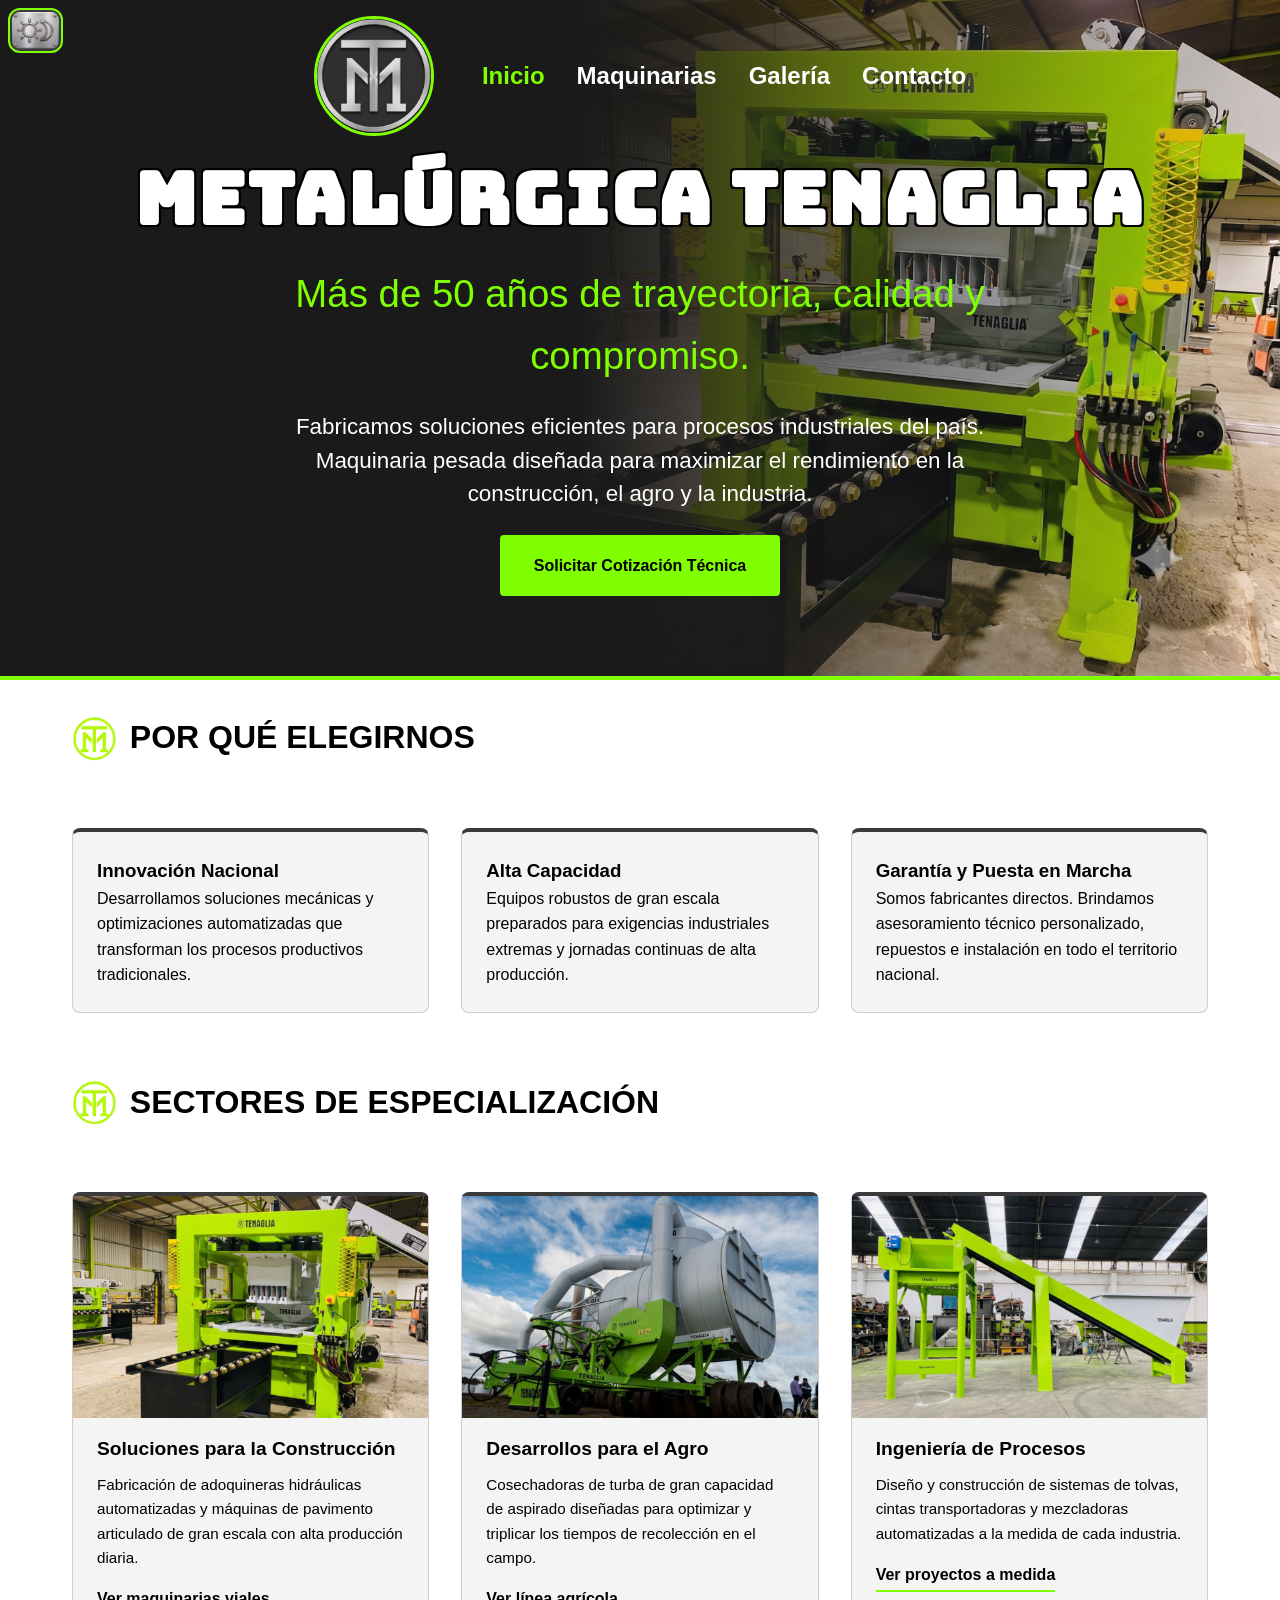
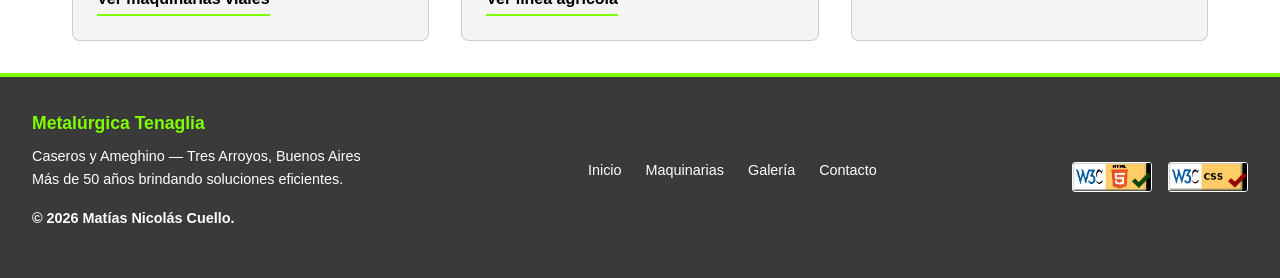
==== V2/index.html @ c3872586 "Nueva carpeta V2 con diseño ajustado" ====
<!DOCTYPE html>
<html lang="es">
<head>

    <!-- Codificación que permite utilizar caracteres especiales -->
    <meta charset="utf-8">

    <!-- Configuración de visualización adaptable para dispositivos móviles -->
    <meta name="viewport" content="width=device-width, initial-scale=1.0">

    <!-- Título que aparece en la pestaña del navegador -->
    <title>Metalúrgica Tenaglia | Maquinaria Industrial y Pesada</title>

    <!-- Resumen del contenido que los buscadores mostrarán en sus resultados -->
    <meta name="description" content="Más de 50 años fabricando maquinarias eficientes para la construcción, el agro y la industria en Argentina. Fabricantes directos de adoquineras automáticas y cosechadoras.">

    <!-- Palabras clave relacionadas con la temática del sitio -->
    <meta name="keywords" content="Programación, CSS Grid, Flexbox, Bahía Blanca, UPSO, Metalúrgica Tenaglia, Maquinaria Industrial">

    <!-- Autor del documento -->
    <meta name="author" content="Matías Cuello">

    <!-- Indica a los rastreadores si deben indexar la página y seguir los enlaces -->
    <meta name="robots" content="index, follow">

    <!-- Importamos estilos de letra --> 
    <link rel="preconnect" href="https://fonts.googleapis.com">
    <link rel="preconnect" href="https://fonts.gstatic.com" crossorigin>
    <link href="https://fonts.googleapis.com/css2?family=Bungee&display=swap" rel="stylesheet">

    <!-- Vinculación de la hoja de estilos externa -->
    <link rel="stylesheet" href="css/estilos5.css">

    <!-- Vinculación del archivo JavaScript encargado de la interacción del sitio -->
    <script src="js/script.js" defer></script>

</head>

<body class="layout-macro" id="inicio">

    <!-- Cabecera principal del sitio -->
    <header class="cabecera" id="cabecera-principal">

        <!-- Logotipo que permite regresar al inicio del sitio -->
        <a href="index.html#inicio" class="marca">
            <img src="img/LogoGrandeMTF.jpg" alt="Logo Metalúrgica Tenaglia" class="logo-img">
        </a>

        <!-- Menú principal de navegación -->
        <nav class="navegacion-principal" aria-label="Navegación principal">

            <!-- Lista de accesos a las principales secciones del sitio -->
            <ul>
                <li><a href="index.html#inicio" class="activo">Inicio</a></li>
                <li><a href="maquinarias.html">Maquinarias</a></li>
                <li><a href="galeria.html">Galería</a></li>
                <li><a href="contacto.html">Contacto</a></li>
            </ul>

        </nav>

        <!-- Botón destinado al cambio entre modo claro y oscuro -->
        <button class="boton-tema" onclick="cambiarTema()" title="Cambiar Día/Noche">
            <img src="img/boton1.png" alt="Modo Día/Noche">
        </button>

    </header>

    <!-- Banner principal de presentación de la empresa -->
    <section class="banner-hero" id="banner-principal">

        <!-- Nombre comercial de la empresa -->
        <h1 class="titulo-principal">METALÚRGICA TENAGLIA</h1>

        <!-- Mensaje destacado que resume la trayectoria de la empresa -->
        <h2 class="subtitulo-hero">Más de 50 años de trayectoria, calidad y compromiso.</h2>

        <!-- Descripción principal de la actividad de la empresa -->
        <p>Fabricamos soluciones eficientes para procesos industriales del país. Maquinaria pesada diseñada para maximizar el rendimiento en la construcción, el agro y la industria.</p>

        <!-- Botón de acceso al formulario de contacto -->
        <a href="contacto.html" class="boton-accion">Solicitar Cotización Técnica</a>

    </section>

    <!-- Contenido principal de la página -->
    <main class="contenido-home">

        <!-- Sección que presenta los principales pilares de la empresa -->
        <section class="propuesta-valor" aria-labelledby="titulo-propuesta">

            <!-- Encabezado de la sección con el logotipo institucional y el título -->
            <header class="encabezado-grilla">

                <!-- Isotipo decorativo de la empresa -->
                <figure class="viñeta-logo">
                    <img src="img/LogoVerdeFluor.png" alt="Símbolo Tenaglia">
                </figure>

                <!-- Título de la sección -->
                <h2 class="titulo-seccion" id="titulo-propuesta">Por qué elegirnos</h2>

            </header>

            <!-- Tarjeta correspondiente al primer pilar empresarial -->
            <article class="pilar-card" id="pilar-1">
                <h3>Innovación Nacional</h3>
                <p>Desarrollamos soluciones mecánicas y optimizaciones automatizadas que transforman los procesos productivos tradicionales.</p>
            </article>

            <!-- Tarjeta correspondiente al segundo pilar empresarial -->
            <article class="pilar-card" id="pilar-2">
                <h3>Alta Capacidad</h3>
                <p>Equipos robustos de gran escala preparados para exigencias industriales extremas y jornadas continuas de alta producción.</p>
            </article>

            <!-- Tarjeta correspondiente al tercer pilar empresarial -->
            <article class="pilar-card" id="pilar-3">
                <h3>Garantía y Puesta en Marcha</h3>
                <p>Somos fabricantes directos. Brindamos asesoramiento técnico personalizado, repuestos e instalación en todo el territorio nacional.</p>
            </article>

        </section>
        
        <!-- Sección que agrupa las principales áreas de especialización de la empresa -->
        <section class="sectores-industriales" aria-labelledby="titulo-sectores">

            <!-- Encabezado de la sección con el logotipo institucional y el título -->
            <header class="encabezado-grilla">

                <!-- Isotipo decorativo de la empresa -->
                <figure class="viñeta-logo">
                    <img src="img/LogoVerdeFluor.png" alt="Símbolo Tenaglia">
                </figure>

                <!-- Título de la sección -->
                <h2 class="titulo-seccion" id="titulo-sectores">Sectores de Especialización</h2>

            </header>

            <!-- Tarjeta correspondiente al sector de la construcción -->
            <article class="tarjeta-sector" id="sector-1">

                <!-- Imagen representativa de la maquinaria para la construcción -->
                <figure>
                    <img src="img/Bloquera.jpg" alt="Línea de producción de bloqueras hidráulicas automatizadas Tenaglia" class="imagen-adaptable">
                </figure>

                <h3>Soluciones para la Construcción</h3>
                <p>Fabricación de adoquineras hidráulicas automatizadas y máquinas de pavimento articulado de gran escala con alta producción diaria.</p>
                <a href="maquinarias.html#construccion" class="enlace-tarjeta">Ver maquinarias viales</a>
            </article>

            <!-- Tarjeta correspondiente al sector agropecuario -->
            <article class="tarjeta-sector" id="sector-2">

                <!-- Imagen representativa de maquinaria agrícola -->
                <figure>
                    <img src="img/Cosechadora.jpg" alt="Cosechadora de turba autopropulsada de gran capacidad" class="imagen-adaptable">
                </figure>

                <h3>Desarrollos para el Agro</h3>
                <p>Cosechadoras de turba de gran capacidad de aspirado diseñadas para optimizar y triplicar los tiempos de recolección en el campo.</p>
                <a href="maquinarias.html#agro" class="enlace-tarjeta">Ver línea agrícola</a>
            </article>

            <!-- Tarjeta correspondiente al sector de ingeniería de procesos -->
            <article class="tarjeta-sector" id="sector-3">

                <!-- Imagen representativa de un sistema automatizado para procesos industriales -->
                <figure>
                    <img src="img/Automatización.jpg" alt="Desgarradora de bolsas para planta de reciclado" class="imagen-adaptable">
                </figure>

                <h3>Ingeniería de Procesos</h3>
                <p>Diseño y construcción de sistemas de tolvas, cintas transportadoras y mezcladoras automatizadas a la medida de cada industria.</p>
                <a href="maquinarias.html#procesos" class="enlace-tarjeta">Ver proyectos a medida</a>
            </article>

        </section>

    </main>

    <!-- Pie de página del sitio -->
    <footer class="pie-pagina" id="pie-principal">

        <!-- Información institucional de la empresa -->
        <section class="info-empresa">
            <h3>Metalúrgica Tenaglia</h3>
            <p>Caseros y Ameghino — Tres Arroyos, Buenos Aires</p>
            <p>Más de 50 años brindando soluciones eficientes.</p>
            <p class="firma-autor">&copy; 2026 Matías Nicolás Cuello.</p>
        </section>

        <!-- Menú secundario de navegación -->
        <nav class="navegacion-secundaria" aria-label="Navegación del pie de página">

            <!-- Lista de accesos rápidos del pie de página -->
            <ul>
                <li><a href="index.html#inicio">Inicio</a></li>
                <li><a href="maquinarias.html">Maquinarias</a></li>
                <li><a href="galeria.html">Galería</a></li>
                <li><a href="contacto.html">Contacto</a></li>
            </ul>

        </nav>

        <!-- Indicadores visuales de validación del código -->
        <div class="certificaciones-w3c">
            <img src="img/HTML5_Valido.jpg" alt="Certificación W3C HTML5 Válido" class="badge-w3c">
            <img src="img/CSS_Valido.jpg" alt="Certificación W3C CSS3 Válido" class="badge-w3c">
        </div>

    </footer>

</body>
</html>
---- V2/css/estilos5.css ----
/*==========================================================================
   1. VARIABLES CSS 
   ========================================================================== */
/* Declaración de las variables globales utilizadas para mantener la identidad visual del sitio */
:root {
    --color-primario: #7FFF00;
    --color-secundario: #3A3A3A;        
    --color-fondo-base: #FFFFFF;        
    --color-fondo-tarjeta: #F4F4F4;     
    --color-texto-principal: #000000;  
    --color-borde: #CCCCCC;
    --color-contraste-oscuro: #000000;  
}

/* ==========================================================================
   2. ESTRUCTURA MACRO 
   ========================================================================== */
/* Reseteamos márgenes y blindamos el tamaño de todas las etiquetas estructurales 
   que usamos en la maqueta */
html, body, header, nav, main, section, article, aside, footer, div, h1, h2, h3, h4, h5, h6, p, ul, li, figure, figcaption, form, fieldset, legend, input, textarea, button, a, span, img { 
    margin: 0;
    padding: 0; 
    box-sizing: border-box; 
}

/* Candado global obligatorio en móviles para erradicar una posible franja blanca */
html, body {
    max-width: 100vw;
    overflow-x: hidden;
}

/* Configuración general aplicada al cuerpo principal del documento */
body {
    font-family: "Arial", "Helvetica", sans-serif;
    background-color: var(--color-fondo-base);
    color: var(--color-texto-principal);
    line-height: 1.6;
    display: grid;
    grid-template-areas:
        "cabecera"
        "banner"
        "cuerpo"
        "pie";
    grid-template-columns: 1fr;
    grid-template-rows: auto auto 1fr auto;
    min-height: 100vh;
}

/* Configuración adaptable aplicada a todas las imágenes del sitio */
img {
    max-width: 100%;
    height: auto;
    display: block;
}

/* ==========================================================================
   3. CLASES DE UTILIDAD 
   ========================================================================== */
/* Estilo aplicado a la firma del autor ubicada en el pie de página */
.firma-autor { 
    margin-top: 1rem;
    font-weight: bold; 
    color: var(--color-primario); 
}

/* ==========================================================================
   4. CABECERA INSTITUCIONAL (Global para todo el sitio)
   ========================================================================== */
/* Menñu flotante y transparente en absolutamente todas las páginas */
.cabecera {
    grid-area: cabecera;
    background-color: transparent; 
    color: var(--color-fondo-base);
    padding: 1rem 2rem;
    display: flex;
    justify-content: center;
    align-items: center;           
    position: absolute; 
    top: 0;
    left: 0;
    width: 100%;
    z-index: 999;
    border: none;
}

/* Configuración visual aplicada al logotipo principal de la empresa */
.logo-img {
    height: 120px;                                   
    width: auto;
    display: block;
    border-radius: 50%;             
    border: 3px solid var(--color-primario); 
    background-color: var(--color-fondo-base);
    transition-property: transform;
    transition-duration: 0.3s;
    margin-right: 3rem;
}

/* Efecto visual aplicado al logotipo al posicionar el cursor sobre él */
.logo-img:hover {transform: scale(1.05);}

/* Lista principal utilizada para organizar las opciones del menú de navegación */
.navegacion-principal ul {display: flex; list-style: none;}

/* Espaciado horizontal entre los elementos del menú de navegación */
.navegacion-principal li {margin-right: 2rem;}

/* Elimina el margen derecho del último elemento del menú */
.navegacion-principal li:last-child {margin-right: 0;}

/* Configuración visual aplicada a los enlaces del menú de navegación */
.navegacion-principal a {
    color: var(--color-fondo-base);
    text-decoration: none;
    font-weight: bold;
    font-size: 1.5rem; 
    padding: 0.5rem 0;
    transition-property: color;
    transition-duration: 0.3s;
}

/* Efecto visual aplicado a los enlaces al pasar el cursor, recibir el foco o corresponder a la página activa */
.navegacion-principal a:hover, .navegacion-principal a:focus, .navegacion-principal a.activo {
    color: var(--color-primario);
    outline: none;
}

/* Botón efecto día y noche*/
.boton-tema {
    background: transparent; 
    border: none;            
    padding: 0;              
    cursor: pointer;
    position: absolute;
    left: 0.5rem;  /* Distancia desde la pared izquierda */
    top: 0.5rem;  
    right: auto; /* Limpieza de seguridad */ 
    transition-property: transform;
    transition-duration: 0.3s;
    display: flex;
    justify-content: center;
    align-items: center;
}

/* Ajuste de altura exclusivo para que el botón no se caiga del banner en las sub-páginas */
body:not(.layout-macro) .boton-tema {
    top: 0.5rem; 
}

/* Efecto de acercamiento (zoom) al pasar el mouse */
.boton-tema:hover, 
.boton-tema:focus {
    background-color: transparent; 
    transform: scale(1.1);
    outline: none;
}

/* Control del tamaño y borde de la imagen metálica */
.boton-tema img {
    width: 55px;  
    height: auto;
    display: block;
    border-radius: 12px; 
    border: 2px solid var(--color-primario); 
    padding: 2px;
    background-color: var(--color-secundario);
}

/* ==========================================================================
   5. BANNER HERO 
   ========================================================================== */
/* Todas las páginas comparten el fondo con la foto difuminada y el gradiente oscuro */
.banner-hero {
    grid-area: banner;
    background-color: transparent;
    background-image: 
        linear-gradient(to right, #1a1a1a 45%, rgba(26, 26, 26, 0.6) 65%, transparent 100%), 
        url('../img/Adoquinera1.jpg'); 
    background-position: right center;
    background-size: cover;
    background-repeat: no-repeat;
    color: var(--color-fondo-base);
    padding: 160px 2rem 5rem 2rem;
    text-align: center;
    display: flex;
    flex-direction: column;
    justify-content: center;
    align-items: center;
    border-bottom: 4px solid var(--color-primario);
    width: 100%; 
}

/* ==========================================================================
   TEXTOS DEL BANNER (Separación Index vs Subpáginas)
   ========================================================================== */

/* Textos exclusivos del Inicio */
body.layout-macro .banner-hero .titulo-principal {
    font-family: "Bungee", sans-serif;
    font-size: 4.5rem; 
    line-height: 1.1;
    letter-spacing: 2px;
    margin-bottom: 1.5rem; 
    color: var(--color-fondo-base);
    text-transform: uppercase;
    text-align: center;
    text-shadow: 
        -2px -2px 0 var(--color-contraste-oscuro), 
         2px -2px 0 var(--color-contraste-oscuro), 
        -2px 2px 0 var(--color-contraste-oscuro), 
         2px 2px 0 var(--color-contraste-oscuro);
}

/* Configuración tipográfica aplicada al subtítulo del banner principal */
body.layout-macro .banner-hero .subtitulo-hero {
    font-family: "Arial", "Helvetica", sans-serif;
    font-size: 2.4rem;
    font-weight: normal; 
    max-width: 800px;
    color: var(--color-primario); 
    margin-bottom: 1.5rem;
    text-align: center;
}

/* Texto descriptivo del banner */
body.layout-macro .banner-hero p {
    font-family: "Arial", "Helvetica", sans-serif; 
    font-size: 1.4rem;
    font-weight: normal; 
    color: var(--color-fondo-base); 
    max-width: 700px; 
    line-height: 1.5; 
    margin-bottom: 1.5rem;
    text-align: center;
}

/* Textos de las subpáginas (Más chicos, alineados a la izquierda con barra verde) */
body:not(.layout-macro) .banner-hero .titulo-principal,
body:not(.layout-macro) .banner-hero p {
    width: 100%;
    max-width: 1200px; 
    text-align: left; /* Volvemos a alinear a la izquierda */
    margin-left: auto;
    margin-right: auto;
}

/* Configuración tipográfica aplicada al título del banner de las páginas internas */
body:not(.layout-macro) .banner-hero .titulo-principal {
    font-family: "Bungee", sans-serif;
    font-size: 2.2rem; /* Tamaño reducido original */
    text-shadow: none; 
    border-left: 5px solid var(--color-primario); /* Tu barra verde lateral */
    padding-left: 1rem;
    letter-spacing: normal;
    margin-bottom: 0.5rem;
    text-transform: uppercase;
    color: var(--color-fondo-base);
}

/* Configuración tipográfica aplicada al texto descriptivo del banner de las páginas internas */
body:not(.layout-macro) .banner-hero p {
    font-family: "Arial", "Helvetica", sans-serif;
    font-size: 1.1rem;
    margin-bottom: 0;
    color: var(--color-fondo-base);
}

/* ==========================================================================
   6. BOTONES GENERALES
   ========================================================================== */
/* Botón reutilizable destinado a las principales llamadas a la acción del sitio */
.boton-accion {
    display: inline-block;
    background-color: var(--color-primario);
    color: var(--color-texto-principal);
    text-decoration: none;
    font-weight: bold;
    padding: 1rem 2rem;
    border-radius: 4px;
    border: 2px solid var(--color-primario);
    transition-property: background-color, color;
    transition-duration: 0.3s;
}

/* Cambio de apariencia aplicado al botón al posicionar el cursor o recibir el foco */
.boton-accion:hover, .boton-accion:focus {
    background-color: var(--color-secundario);
    color: var(--color-primario); 
}

/* Cambio de apariencia aplicado mientras el botón permanece presionado */
.boton-accion:active {
    background-color: var(--color-texto-principal);
    color: var(--color-fondo-base);
}

/* ==========================================================================
   7. LAYOUT INDEX
   ========================================================================== */
/* Contenedor principal que organiza el contenido de la página de inicio */
.contenido-home {
    grid-area: cuerpo;
    padding: 2rem;
    display: flex;
    flex-direction: column;
    width: 100%;
    max-width: 1200px;
    margin: 0 auto;
}

/* Espaciado vertical aplicado a las secciones y títulos principales del contenido */
.contenido-home > section, 
.contenido-home > h2 {
    margin-bottom: 4rem;
}

/* Eliminación del margen inferior apuntando directamente a la etiqueta section */
.contenido-home > section:last-child {margin-bottom: 0;}

/* Título utilizado para identificar las principales secciones del sitio */
.titulo-seccion {
    font-family: "Arial Black", "Impact", sans-serif;
    font-size: 2rem;
    color: inherit;
    text-transform: uppercase;
    border-left: 5px solid var(--color-primario);
    padding-left: 1rem;
}

/* Distribución en formato grilla utilizada para las secciones principales del inicio */
.propuesta-valor, .sectores-industriales {
    display: grid;
    grid-template-columns: repeat(3, 1fr);
    gap: 2rem; 
}

/* Estilo compartido aplicado a las tarjetas informativas del sitio */
.pilar-card, .tarjeta-sector {
    background-color: var(--color-fondo-tarjeta);
    padding: 1.5rem;
    border-radius: 8px;
    border: 1px solid var(--color-borde);
    border-top: 4px solid var(--color-secundario);
    color: inherit; 
}

/* Configuración específica aplicada a las tarjetas de los sectores industriales */
.tarjeta-sector {
    padding: 0;
    position: relative;
    top: 0;
    transition-property: border-color, top; 
    transition-duration: 0.3s;
}

/* Efecto visual aplicado al posicionar el cursor sobre una tarjeta */
.tarjeta-sector:hover {
    border-color: var(--color-primario);
    top: -8px; 
}

/* Contenedor destinado a la imagen representativa de cada sector */
.tarjeta-sector figure {
    width: 100%;
    border-radius: 4px;
    margin-bottom: 1rem;
}

/* Configuración adaptable aplicada a las imágenes de las tarjetas */
.imagen-adaptable {
    width: 100%;
    height: auto; 
    display: block;
}

/* Título principal de cada tarjeta de sector */
.tarjeta-sector h3 {
    font-family: "Arial Black", "Impact", sans-serif;
    font-size: 1.2rem;
    margin-bottom: 0.5rem;
    padding: 0 1.5rem;
    color: inherit; 
}

/* Descripción correspondiente a cada tarjeta de sector */
.tarjeta-sector p {
    font-size: 0.95rem;
    color: inherit; 
    margin-bottom: 1rem;
    padding: 0 1.5rem;
}

/* Enlace utilizado para acceder al detalle de cada línea de maquinaria */
.enlace-tarjeta {
    font-weight: bold;
    color: inherit; 
    text-decoration: none;
    border-bottom: 2px solid var(--color-primario);
    padding-bottom: 2px;
    margin: 0 1.5rem 1.5rem 1.5rem;
    display: inline-block;
}

/* Contenedor del título y logo dentro de las grillas principales y páginas internas */
.propuesta-valor .encabezado-grilla, 
.sectores-industriales .encabezado-grilla,
.contenido-principal .encabezado-grilla {
    grid-column: 1 / 4; 
    display: flex;
    align-items: center; 
    gap: 0.8rem; 
    margin-bottom:2rem; 
}

/* Control del tamaño del logo en miniatura */
.viñeta-logo {
    width: 45px; 
    height: 45px;
    flex-shrink: 0; 
    display: flex;
    justify-content: center;
    align-items: center;
}

/* Adaptación de la imagen a su contenedor */
.viñeta-logo img {
    width: 100%;
    height: auto;
    display: block;
}

/* Ajuste del título para que conviva bien con el logo */
.encabezado-grilla .titulo-seccion,
.encabezado-grilla .titulo-catalogo,
.encabezado-grilla .titulo-formulario {
    border-left: none;
    padding-left: 0;
    margin-bottom: 0; 
}

/* ==========================================================================
   8. ASIDE LATERAL
   ========================================================================== */
/* Grilla Full-Bleed para páginas internas (Maquinarias, Contacto, etc.) */
body:not(.layout-macro) {
    display: grid;
    /* Las 4 columnas que configuramos: Espacio vacío | Aside | Main | Espacio vacío */
    grid-template-columns: 1fr 280px minmax(auto, 920px) 1fr;
    grid-template-rows: auto auto 1fr auto;
    column-gap: 3rem; 
    grid-template-areas:
        "cabecera cabecera cabecera cabecera"
        "banner banner banner banner"
        ". lateral cuerpo ."
        "pie pie pie pie";
}

/* Barra lateral destinada a la información complementaria y navegación */
.lateral-info {
    grid-area: lateral; 
    align-self: start;  
    margin-top: 3rem;    
    margin-bottom: 3rem; 
    background-color: transparent; 
    padding: 1.5rem;
    border: 1px solid var(--color-borde);
    border-radius: 6px;
    color: inherit;
}

/* Título principal de la barra lateral */
.lateral-info > h2 {
    font-family: "Arial Black", "Impact", sans-serif;
    font-size: 1.3rem;
    color: inherit; 
    border-bottom: 2px solid var(--color-primario); 
    padding-bottom: 0.5rem;
    margin-bottom: 1.5rem;
}

/* Título de la información complementaria */
.info-adicional h3 { 
    font-size: 1.1rem;
    margin-bottom: 0.5rem; 
    color: inherit;
    font-family: "Arial", "Helvetica", sans-serif; 
    font-weight: bold;
}

/* Lista de enlaces disponibles en la barra lateral */
.lateral-info ul { 
    list-style: none; 
    margin-bottom: 2.5rem;
}

/* Espaciado aplicado entre los elementos de la lista */
.lateral-info li { margin-bottom: 1.2rem;}

/* Estilo aplicado a los enlaces de navegación lateral */
.lateral-info a { 
    color: inherit; 
    text-decoration: none;
    font-weight: bold; 
    font-family: "Arial", "Helvetica", sans-serif;
}

/* Cambio de color aplicado a los enlaces al posicionar el cursor */
.lateral-info a:hover {color: var(--color-primario);}

/* Contenedor destinado a la información complementaria */
.info-adicional {margin-top: 1rem;}

/* Texto descriptivo correspondiente a la información complementaria */
.info-adicional p { 
    font-size: 0.95rem; 
    color: inherit;
    line-height: 1.5;
    opacity: 0.8; 
}

/* ==========================================================================
   9. MAQUETACIÓN: MAQUINARIAS 
   ========================================================================== */
/* Contenedor principal que organiza el contenido de la página de maquinarias */
.contenido-principal {
    grid-area: cuerpo; 
    display: flex;
    flex-direction: column;
    margin-top: 3rem;   
    margin-bottom: 3rem; 
}

/* Espaciado vertical aplicado entre los distintos bloques del contenido */
.contenido-principal > article,
.contenido-principal > h2,
.contenido-principal > h3,
.contenido-principal > section {
    margin-bottom: 3rem;
}

/* Eliminación del margen inferior apuntando exactamente a las etiquetas */
.contenido-principal > article:last-child,
.contenido-principal > section:last-child {
    margin-bottom: 0;
}

/* Estilo para el título principal del catálogo */
.titulo-catalogo {
    font-family: "Arial Black", "Impact", sans-serif;
    font-size: 1.8rem;
    text-align: center;
    margin-bottom: 1rem;
    color: inherit;
    text-transform: uppercase;
}

/* Título utilizado para identificar cada categoría de maquinarias */
.titulo-categoria {
    font-family: "Arial Black", "Impact", sans-serif;
    font-size: 1.8rem;
    color: inherit; 
    border-left: 5px solid var(--color-primario);
    padding-left: 1rem;
}

/* Tarjeta principal destinada a representar cada maquinaria mediante CSS Grid */
.tarjeta-producto {
    display: grid;
    grid-template-columns: 40% 60%; /* Columna 1 (Imagen) y Columna 2 (Textos) */
    background-color: transparent;
    border: 1px solid var(--color-borde);
    border-radius: 6px;
    color: inherit; 
}

/* Contenedor reservado para la imagen principal de la maquinaria */
.imagen-producto {
    grid-column: 1 / 2;
    grid-row: 1 / 6; 
    width: 100%;
    display: flex;
    align-items: center; 
}

/* Configuración adaptable aplicada a la imagen del producto */
.imagen-producto img {
    width: 100%;
    height: auto; 
    display: block;
    border-radius: 4px 0 0 4px; 
}

/* Posicionamiento de todos los elementos de texto sueltos en la segunda columna */
.tarjeta-producto > h4, 
.tarjeta-producto > p, 
.tarjeta-producto > span,
.tarjeta-producto > section {
    grid-column: 2 / 3;
}

/* Configuración del título principal de la maquinaria */
.tarjeta-producto > h4 {
    padding: 2rem 2rem 0 2rem;
    margin-bottom: 0.5rem;
    font-family: "Arial Black", "Impact", sans-serif;
    font-size: 1.4rem;
}

/* Espaciado de los párrafos descriptivos directos de la tarjeta */
.tarjeta-producto > p {
    padding: 0 2rem;
    margin-bottom: 1.5rem;
    color: inherit; 
}

/* Etiqueta utilizada para destacar especificaciones técnicas relevantes */
.tarjeta-producto > span.especificacion {
    margin: 0 2rem 1.5rem 2rem;
    align-self: start; 
    display: inline-block;
    background-color: var(--color-secundario);
    color: var(--color-fondo-base);
    padding: 0.5rem 1rem;
    border-radius: 4px;
    font-weight: bold;
    font-size: 0.9rem;
}

/* Bloque destinado a mostrar información complementaria del producto */
.tarjeta-producto > section.info-adicional {
    margin: 0 2rem 2rem 2rem;
    padding: 1rem;
    background-color: transparent; 
    border-left: 4px solid var(--color-primario);
    border-radius: 4px;
    color: inherit;
}

/* Títulos secundarios dentro de la información complementaria */
.tarjeta-producto > section.info-adicional h5 {
    font-family: "Arial Black", "Impact", sans-serif;
    font-size: 1.2rem;
    margin-bottom: 0.5rem;
}

/* Párrafos dentro de la información complementaria */
.tarjeta-producto > section.info-adicional p {margin-bottom: 0;}

/* Personalización aplicada a la etiqueta mark utilizada en la información adicional */
.tarjeta-producto > section.info-adicional mark {
    background-color: transparent;
    color: inherit;                
    border-bottom: 2px solid var(--color-primario);
    font-weight: bold;
}

/* ==========================================================================
   10. MAQUETACIÓN: PÁGINA GALERÍA
   ========================================================================== */
/* Grilla utilizada para organizar las imágenes de la galería */
.grilla-galeria {
    display: grid;
    grid-template-columns: repeat(auto-fill, minmax(300px, 1fr));
    gap: 2rem; 
}

/* Tarjeta individual destinada a representar cada elemento de la galería */
.card-galeria {
    position: relative;
    border-radius: 20px; 
    border: 1px solid var(--color-borde); 
    background-color: transparent;
    overflow: hidden;
}

/* Configuración adaptable aplicada a las imágenes de la galería */
.card-galeria img {
    width: 100%;
    height: auto;
    display: block;
    border-radius: 18px; 
    opacity: 1;
    transition-property: opacity;
    transition-duration: 0.4s;
}

/* Efecto visual aplicado a la imagen al posicionar el cursor */
.card-galeria:hover img {opacity: 0.4;}

/* Capa superpuesta destinada a mostrar información de cada imagen */
.capa-informacion {
    position: absolute;
    bottom: -15px;
    left: 0;
    width: 100%;
    height: 100%;
    background: linear-gradient(to top, rgba(0,0,0,0.95) 0%, rgba(0,0,0,0.5) 60%, transparent 100%); 
    color: #FFFFFF; 
    padding: 2rem 1.5rem;
    display: flex;
    flex-direction: column;
    justify-content: flex-end;
    opacity: 0;
    transition-property: opacity, bottom;
    transition-duration: 0.4s;
}

/* Título correspondiente a la información de cada imagen */
.capa-informacion h3 {
    font-family: "Arial Black", "Impact", sans-serif;
    font-size: 1.2rem;
    color: var(--color-primario);
    margin-bottom: 0.5rem; 
}

/* Descripción correspondiente a la información de cada imagen */
.capa-informacion p {
    font-family: "Arial", "Helvetica", sans-serif;
    font-size: 0.95rem;
    color: #FFFFFF; 
    line-height: 1.4;
}

/* Visualización de la capa informativa al posicionar el cursor sobre la tarjeta */
.card-galeria:hover .capa-informacion {
    opacity: 1;
    bottom: 0; 
}

/* ==========================================================================
   11. MAQUETACIÓN: FORMULARIO DE CONTACTO
   ========================================================================== */
/* Título principal de la sección de contacto */
.titulo-formulario {
    font-family: "Arial Black", "Impact", sans-serif;
    font-size: 1.8rem;
    text-align: center;
    margin-bottom: 2rem;
    color: inherit;
    text-transform: uppercase;
}

/* Formulario principal destinado al contacto con la empresa */
.formulario-industrial {
    background-color: transparent;
    border: 1px solid var(--color-borde);
    padding: 3rem 2rem;
    border-radius: 15px;
    color: inherit;
    max-width: 650px;  
}

/* Agrupación de campos relacionados dentro del formulario */
.formulario-industrial fieldset { 
    border: 2px solid var(--color-primario);
    border-radius: 10px;
    padding: 20px;
    background-color: transparent; 
}

/* Título correspondiente a cada grupo de campos del formulario */
.formulario-industrial legend {
    font-family: "Arial Black", "Impact", sans-serif;
    font-size: 1.1rem;
    text-transform: uppercase;
    color: inherit; 
    border-left: 5px solid var(--color-primario); 
    padding-left: 1rem;
}

/* Contenedor individual de cada campo del formulario */
.campo-formulario { 
    margin-bottom: 1.5rem; 
    display: flex; 
    flex-direction: column;
}

/* Etiqueta descriptiva correspondiente a cada campo */
.campo-formulario label { 
    font-weight: bold; 
    margin-bottom: 0.5rem; 
    color: inherit;
}

/* Configuración compartida de los campos de ingreso de datos */
.campo-formulario input, .campo-formulario textarea {
    padding: 12px;
    border: 1px solid var(--color-borde);
    border-radius: 8px;
    font-family: inherit;
    font-size: 1rem;
    color: inherit; 
    background-color: transparent;
    transition: border-color 0.3s, background-color 0.3s;
}

/* Cambio de apariencia aplicado a los campos al recibir el foco */
.campo-formulario input:focus, .campo-formulario textarea:focus {
    border-color: var(--color-primario);
    background-color: transparent;
    outline: none;
}

/* Texto de ayuda utilizado para orientar al usuario durante la carga de datos */
.ayuda-texto { 
    font-size: 0.85rem;
    color: inherit; 
    margin-top: 0.3rem; 
    opacity: 0.8;
}

/* Botón destinado al envío del formulario */
.boton-enviar {
    background-color: var(--color-secundario);
    color: var(--color-fondo-base);
    font-family: "Arial Black", "Impact", sans-serif;
    border: none;
    padding: 15px 30px;
    font-size: 1.1rem;
    border-radius: 30px;
    text-transform: uppercase;
    cursor: pointer;
    transition: opacity 0.3s;
}

/* Cambio de apariencia aplicado al botón al interactuar con él */
.boton-enviar:hover, .boton-enviar:focus { 
    opacity: 0.8;
    outline: none; 
}

/* Cambio de apariencia aplicado mientras el botón permanece presionado */
.boton-enviar:active { 
    background-color: var(--color-contraste-oscuro);
    color: var(--color-fondo-base); 
}

/* ==========================================================================
   12. PIE DE PÁGINA INSTITUCIONAL
   ========================================================================== */
/* Pie de página principal del sitio */
.pie-pagina {
    grid-area: pie;
    background-color: var(--color-secundario);
    color: var(--color-fondo-base);
    padding: 2rem;
    display: flex;
    flex-wrap: wrap;
    justify-content: space-between;
    align-items: center;
    border-top: 4px solid var(--color-primario);
}

/* Contenedor destinado a la información institucional de la empresa */
.info-empresa { 
    margin-right: 2rem;
    margin-bottom: 1rem;
}

/* Nombre comercial de la empresa */
.info-empresa h3 { 
    font-family: "Arial Black", "Impact", sans-serif; 
    font-size: 1.1rem;
    margin-bottom: 0.5rem; 
    color: var(--color-primario); 
}

/* Información descriptiva de la empresa */
.info-empresa p { 
    font-size: 0.9rem;
    color: var(--color-fondo-base); 
}

/* Lista de enlaces secundarios del sitio */
.navegacion-secundaria ul { 
    display: flex; 
    list-style: none;
    margin-bottom: 1rem; 
}

/* Espaciado horizontal entre las opciones del menú */
.navegacion-secundaria li { margin-right: 1.5rem;}

/* Eliminación del margen derecho del último elemento de la lista */
.navegacion-secundaria li:last-child { margin-right: 0;}

/* Enlaces correspondientes al menú secundario */
.navegacion-secundaria a { 
    color: var(--color-fondo-base); 
    text-decoration: none;
    font-size: 0.9rem;
}

/* Cambio de color aplicado a los enlaces al posicionar el cursor */
.navegacion-secundaria a:hover { color: var(--color-primario);}

/* Contenedor destinado a las certificaciones visuales del sitio */
.certificaciones-w3c { display: flex;}

/* Insignia utilizada para representar una certificación */
.badge-w3c {
    margin-right: 1rem;
    width: 80px; 
    border-radius: 3px;
    border: 1px solid var(--color-fondo-base);
}

/* Eliminación del margen derecho de la última insignia */
.badge-w3c:last-child { margin-right: 0;}

/* ==========================================================================
   13. DISEÑO RESPONSIVO (Media Queries)
   ========================================================================== */
/* Adaptaciones aplicadas para pantallas medianas (Tablets y menores) */
@media (max-width: 900px) {
    /* Reorganización de las grillas principales en una única columna */
    .propuesta-valor, 
    .sectores-industriales { 
        grid-template-columns: 1fr;
        gap: 1.5rem;
    }
    
    /* Reseteamos los títulos y los nuevos encabezados con logo  */
    .propuesta-valor .titulo-seccion, 
    .sectores-industriales .titulo-seccion,
    .propuesta-valor .encabezado-grilla, 
    .sectores-industriales .encabezado-grilla {
        grid-column: auto;
    }
    
    /* Adaptación de la grilla del body a una sola columna */
    body:not(.layout-macro) {
        grid-template-columns: 1fr;
        grid-template-areas:
            "cabecera"
            "banner"
            "lateral"
            "cuerpo"
            "pie";
    } 
    
    /* Adaptación a móvil para tarjetas CSS Grid */
    .tarjeta-producto {grid-template-columns: 1fr;} 
    .imagen-producto {
        grid-column: 1 / 2;
        grid-row: 1 / 2; 
    }

    /* Redondea los bordes superiores de las imágenes de los productos */
    .imagen-producto img {border-radius: 4px 4px 0 0;}

    /* Reubicación de todos los textos descriptivos en la misma columna */
    .tarjeta-producto > h4, 
    .tarjeta-producto > p, 
    .tarjeta-producto > span,
    .tarjeta-producto > section {
        grid-column: 1 / 2;
    }
    
    /* Adaptación de la galería a una única columna */
    .grilla-galeria {grid-template-columns: 1fr;}
    
    /* Reorganización vertical del pie de página */
    .pie-pagina { 
        flex-direction: column;
        text-align: center; 
    }

    /* Espaciado aplicado a los bloques principales del pie de página */
    .pie-pagina > section, 
    .pie-pagina > nav, 
    .pie-pagina > p { 
        margin-bottom: 2rem;
        margin-right: 0; 
    }

    /* Elimina el margen inferior del último elemento del pie de página */
    .pie-pagina > p:last-child { 
        margin-bottom: 0;
    }
}

/* Adaptaciones aplicadas para dispositivos móviles (Celulares) */
@media (max-width: 768px) {
    
    /* Reorganización de la cabecera */
    .cabecera, 
    body.layout-macro .cabecera,
    body.layout-macro.modo-oscuro .cabecera,
    body.layout-macro.modo-claro .cabecera {
        flex-direction: column;
        padding: 2rem 1rem;
        position: absolute; 
        background-color: transparent; 
        width: 100%;
        z-index: 999;
    }

    /* Sumamos ".cabecera" adelante para darle más "peso matemático" */
    .cabecera .logo-img {
        width: 100px;  
        height: 100px; 
        flex-shrink: 0; 
        margin-right: 0;
        margin-bottom: 1.5rem;
    }

    /* Organización del menú*/
    .navegacion-principal ul {
        flex-direction: column;
        align-items: center;
        padding: 0;
        gap: 1.5rem; 
    }

    /* Ajusta la separación entre los elementos del menú de navegación en dispositivos móviles */
    .navegacion-principal li {
        margin-right: 0;
        margin-bottom: 0;
    }

    /* Reduce el tamaño del texto de los enlaces del menú en pantallas pequeñas */
    .navegacion-principal a {
        font-size: 1.2rem;
    }

    /* Contenedor del botón en celulares */
    .boton-tema,
    body:not(.layout-macro) .boton-tema {
        position: relative;
        left: auto; 
        right: auto;
        top: auto; 
        margin-top: 1rem; 
        margin-bottom: 1rem; 
    }

    /* Se ajusta el bótón para celulares */
    .boton-tema img {
        width: 45px; 
        border-radius: 8px; 
    }

    /* Ajusta el espaciado vertical del banner para mantener una correcta visualización en pantallas pequeñas */
    .banner-hero, 
    body.layout-macro .banner-hero,
    body.layout-macro.modo-oscuro .banner-hero,
    body.layout-macro.modo-claro .banner-hero {
        padding-top: 440px; 
        padding-bottom: 3rem;
    }

    /* Ajuste de los textos */
    body.layout-macro .banner-hero .titulo-principal {
        font-size: 2.2rem; 
        margin-bottom: 1rem;
        letter-spacing: normal;
        overflow-wrap: break-word; 
    }

    /* Ajusta la tipografía del subtítulo del banner para mejorar la legibilidad en pantallas pequeñas */
    body.layout-macro .banner-hero .subtitulo-hero {
        font-size: 1.3rem;
        overflow-wrap: break-word;
    }

    /* Texto descriptivo del banner */
    body.layout-macro .banner-hero p {
        font-size: 1.05rem;
    }
    
    /* Adaptación de las subpáginas*/
    body:not(.layout-macro) .banner-hero .titulo-principal {
        font-size: 1.6rem;
        text-align: center; 
        border-left: none; 
        border-bottom: 3px solid var(--color-primario); 
        padding-left: 0;
        padding-bottom: 0.5rem;
        overflow-wrap: break-word; 
    }

    /* Ajusta el texto descriptivo del banner de las páginas internas para dispositivos móviles */
    body:not(.layout-macro) .banner-hero p {
        text-align: center;
        font-size: 1rem;
    }

    /* Ajustes generales del botón */
    .boton-accion {
        width: 100%;
        box-sizing: border-box;
        padding: 1rem;
        font-size: 0.95rem;
    }

    /* Ajusta el espaciado del contenido principal de la página en dispositivos móviles */
    .contenido-home {padding: 1.5rem 1rem;}

    /* Reduce el tamaño del título principal de las secciones para mejorar la visualización */
    .titulo-seccion {
        font-size: 1.3rem;
        overflow-wrap: break-word;
    }

    /* Ajusta el tamaño de los títulos de las tarjetas y permite el quiebre de palabras largas */
    .pilar-card h3,
    .tarjeta-sector h3 {
        font-size: 1.1rem;
        overflow-wrap: break-word;
    }

    /* Reduce el espaciado interno del pie de página en pantallas pequeñas */
    .pie-pagina {padding: 2rem 1rem;}

    /* Reorganiza los distintivos de validación en una disposición vertical */
    .certificaciones-w3c {
        flex-direction: column;
        align-items: center;
        gap: 1rem;
    }

    /* Elimina el margen derecho de los distintivos de validación */
    .badge-w3c { margin-right: 0;}
}
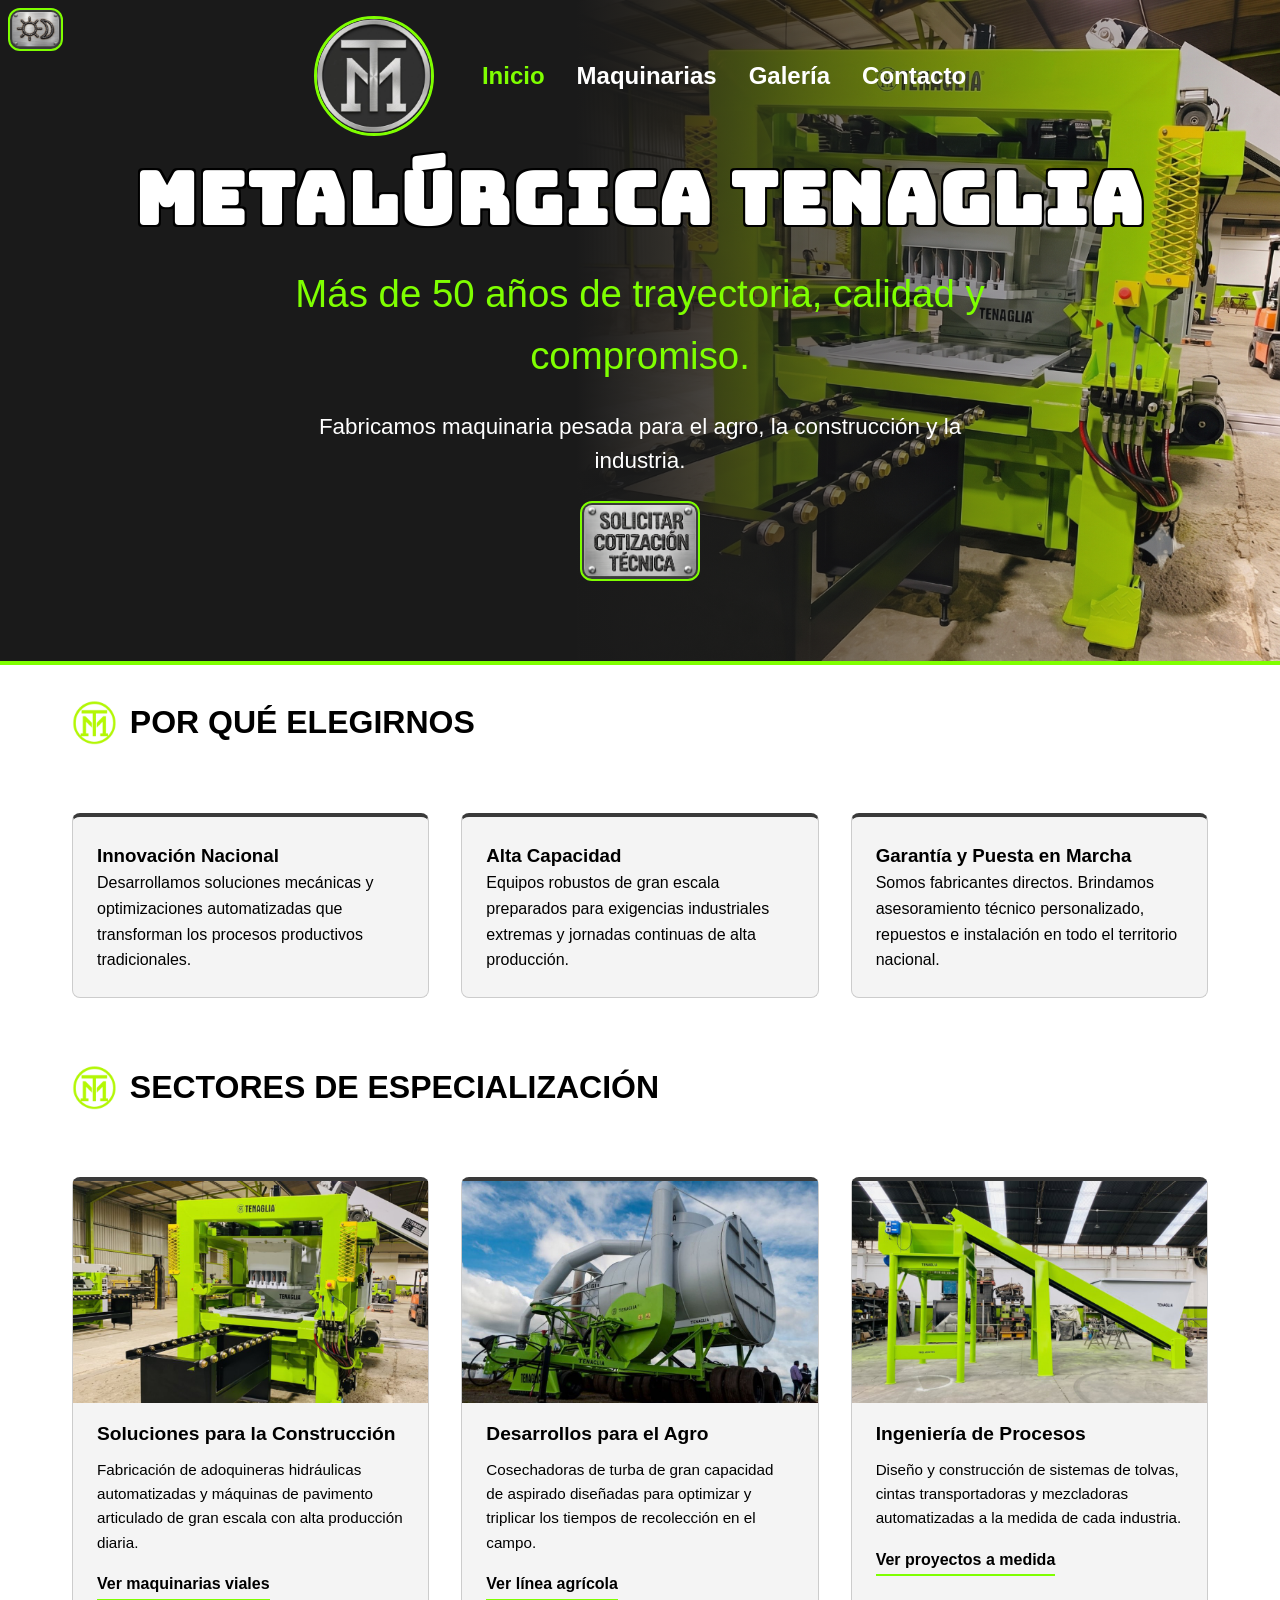
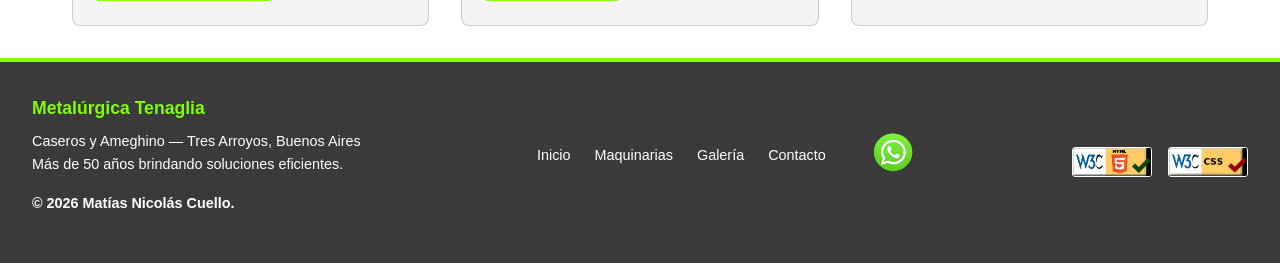
==== commit d4dd0a66: "Actualización formularios" ====
--- a/V2/index.html
+++ b/V2/index.html
@@ -15,7 +15,7 @@
     <meta name="description" content="Más de 50 años fabricando maquinarias eficientes para la construcción, el agro y la industria en Argentina. Fabricantes directos de adoquineras automáticas y cosechadoras.">
 
     <!-- Palabras clave relacionadas con la temática del sitio -->
-    <meta name="keywords" content="Programación, CSS Grid, Flexbox, Bahía Blanca, UPSO, Metalúrgica Tenaglia, Maquinaria Industrial">
+    <meta name="keywords" content="Metalúrgica Tenaglia, Maquinaria Industrial, Adoquineras Hidráulicas, Bloqueras, Cosechadoras de Turba, Maquinaria Pesada, Automatización Industrial, Agro, Construcción, Tres Arroyos, Argentina">
 
     <!-- Autor del documento -->
     <meta name="author" content="Matías Cuello">
@@ -61,7 +61,7 @@
 
         <!-- Botón destinado al cambio entre modo claro y oscuro -->
         <button class="boton-tema" onclick="cambiarTema()" title="Cambiar Día/Noche">
-            <img src="img/boton1.png" alt="Modo Día/Noche">
+            <img src="img/boton1Os.png" alt="Modo Día/Noche">
         </button>
 
     </header>
@@ -76,10 +76,12 @@
         <h2 class="subtitulo-hero">Más de 50 años de trayectoria, calidad y compromiso.</h2>
 
         <!-- Descripción principal de la actividad de la empresa -->
-        <p>Fabricamos soluciones eficientes para procesos industriales del país. Maquinaria pesada diseñada para maximizar el rendimiento en la construcción, el agro y la industria.</p>
-
-        <!-- Botón de acceso al formulario de contacto -->
-        <a href="contacto.html" class="boton-accion">Solicitar Cotización Técnica</a>
+        <p>Fabricamos maquinaria pesada para el agro, la construcción y la industria.</p>
+
+        <!-- Botón que dispara la ventana modal -->
+        <button id="btn-abrir-presupuesto" class="boton-metalico" aria-label="Solicitar Cotización Técnica">
+            <img src="img/BSolOs.png" alt="Botón Solicitar Cotización">
+        </button>
 
     </section>
 
@@ -201,6 +203,14 @@
                 <li><a href="maquinarias.html">Maquinarias</a></li>
                 <li><a href="galeria.html">Galería</a></li>
                 <li><a href="contacto.html">Contacto</a></li>
+
+                <!-- Ícono de WhatsApp alineado al menú -->
+                <li>
+                    <a href="https://wa.me/5492983415875" class="icono-wa-menu" target="_blank" rel="noopener noreferrer" title="Consultar por WhatsApp">
+                        <img src="img/wsp-logo2.png" alt="WhatsApp">
+                    </a>
+                </li>
+
             </ul>
 
         </nav>
@@ -212,6 +222,33 @@
         </div>
 
     </footer>
+    
+    <!-- Ventana Emergente (Modal) de Opciones de Contacto -->
+    <div id="modal-presupuesto" class="modal-pantalla">
+        <div class="modal-tarjeta">
+            <button id="btn-cerrar-presupuesto" class="modal-cerrar" aria-label="Cerrar ventana">&times;</button>
+            
+            <h3 class="modal-titulo">¿Cómo preferís comunicarte?</h3>
+            <p class="modal-descripcion">Elegí la opción que mejor se adapte a tu necesidad:</p>
+            
+            <div class="modal-opciones">
+                <!-- Opción 1: Contacto Rápido (Lleva al chat directo) -->
+                <a href="https://wa.me/5492983415875?text=¡Hola!%20Me%20comunico%20para%20hacer%20una%20consulta%20rápida." 
+                   class="opcion-enlace whatsapp" 
+                   target="_blank" 
+                   rel="noopener noreferrer">
+                    <span>Contacto Rápido (Chat Directo)</span>
+                </a>
+                
+                <!-- Opción 2: Formulario Detallado -->
+                <a href="contacto.html" class="opcion-enlace wsp">
+                    <span>Cotización Detallada (Formulario)</span>
+                </a>
+            </div>
+        </div>
+    </div>
+
+    <script src="js/modal.js"></script>
 
 </body>
 </html>
--- a/V2/css/estilos5.css
+++ b/V2/css/estilos5.css
@@ -239,7 +239,7 @@
 body:not(.layout-macro) .banner-hero p {
     width: 100%;
     max-width: 1200px; 
-    text-align: left; /* Volvemos a alinear a la izquierda */
+    text-align: left; 
     margin-left: auto;
     margin-right: auto;
 }
@@ -247,9 +247,9 @@
 /* Configuración tipográfica aplicada al título del banner de las páginas internas */
 body:not(.layout-macro) .banner-hero .titulo-principal {
     font-family: "Bungee", sans-serif;
-    font-size: 2.2rem; /* Tamaño reducido original */
+    font-size: 2.2rem; 
     text-shadow: none; 
-    border-left: 5px solid var(--color-primario); /* Tu barra verde lateral */
+    border-left: 5px solid var(--color-primario);
     padding-left: 1rem;
     letter-spacing: normal;
     margin-bottom: 0.5rem;
@@ -783,7 +783,7 @@
 }
 
 /* Configuración compartida de los campos de ingreso de datos */
-.campo-formulario input, .campo-formulario textarea {
+.campo-formulario input, .campo-formulario textarea, .campo-formulario select {
     padding: 12px;
     border: 1px solid var(--color-borde);
     border-radius: 8px;
@@ -792,13 +792,19 @@
     color: inherit; 
     background-color: transparent;
     transition: border-color 0.3s, background-color 0.3s;
+    width: 100%; 
 }
 
 /* Cambio de apariencia aplicado a los campos al recibir el foco */
-.campo-formulario input:focus, .campo-formulario textarea:focus {
+.campo-formulario input:focus, .campo-formulario textarea:focus, .campo-formulario select:focus {
     border-color: var(--color-primario);
     background-color: transparent;
     outline: none;
+}
+/* Configuracion de las opciones del menú desplegable para respetar el color del tema actual */
+.campo-formulario select option {
+    background-color: var(--color-fondo-base);
+    color: var(--color-texto-principal);
 }
 
 /* Texto de ayuda utilizado para orientar al usuario durante la carga de datos */
@@ -807,6 +813,12 @@
     color: inherit; 
     margin-top: 0.3rem; 
     opacity: 0.8;
+}
+
+.campo-centrado {
+    align-items: center;  
+    text-align: center;  
+    margin-top: 1rem;    
 }
 
 /* Botón destinado al envío del formulario */
@@ -835,6 +847,35 @@
     color: var(--color-fondo-base); 
 }
 
+/* Botón de imágen de whastapp*/
+.boton-img-wa {
+    background: transparent;
+    border: none;
+    padding: 0;
+    cursor: pointer;
+    display: block;
+    margin: 0.01rem auto 0 auto; 
+    transition: transform 0.3s ease, filter 0.3s ease;
+}
+
+.boton-img-wa img {
+    width: 100%;
+    max-width: 100px; 
+    height: auto;
+    display: block;
+}
+
+.boton-img-wa:hover, 
+.boton-img-wa:focus {
+    transform: scale(1.05); 
+    filter: brightness(1.1); 
+    outline: none;
+}
+
+.boton-img-wa:active {
+    transform: scale(0.98); 
+}
+
 /* ==========================================================================
    12. PIE DE PÁGINA INSTITUCIONAL
    ========================================================================== */
@@ -876,6 +917,7 @@
     display: flex; 
     list-style: none;
     margin-bottom: 1rem; 
+    align-items: center
 }
 
 /* Espaciado horizontal entre las opciones del menú */
@@ -889,6 +931,33 @@
     color: var(--color-fondo-base); 
     text-decoration: none;
     font-size: 0.9rem;
+}
+
+.icono-wa-menu {
+    display: flex;
+    align-items: center;
+    justify-content: center;
+    margin-left: 0.5rem;
+    outline: none;
+}
+
+.icono-wa-menu img {
+    width: 70px; 
+    height: auto;
+    display: block;
+    transition: transform 0.3s cubic-bezier(0.175, 0.885, 0.32, 1.275), filter 0.3s ease;
+}
+
+/* Efecto al pasar el cursor: Zoom + Salto hacia arriba + Brillo */
+.icono-wa-menu:hover img,
+.icono-wa-menu:focus img {
+    transform: scale(1.15) translateY(-4px); 
+    filter: brightness(1.15);
+}
+
+/* Efecto al hacer clic: Se hunde hacia abajo */
+.icono-wa-menu:active img {
+    transform: scale(0.95) translateY(2px);
 }
 
 /* Cambio de color aplicado a los enlaces al posicionar el cursor */
@@ -909,7 +978,151 @@
 .badge-w3c:last-child { margin-right: 0;}
 
 /* ==========================================================================
-   13. DISEÑO RESPONSIVO (Media Queries)
+   13 - VENTANA MODAL (SELECTOR DE PRESUPUESTO)
+   ========================================================================== */
+.modal-pantalla {
+    position: fixed;
+    top: 0;
+    left: 0;
+    width: 100%;
+    height: 100%;
+    background-color: rgba(17, 24, 39, 0.8); /* Fondo oscuro semitransparente */
+    display: flex;
+    justify-content: center;
+    align-items: center;
+    z-index: 10000; /* Por encima de todo, incluso del botón de WhatsApp */
+    
+    /* Estado oculto inicial sin alterar el flujo */
+    opacity: 0;
+    pointer-events: none;
+    transition: opacity 0.3s ease;
+}
+
+/* Esta clase la va a inyectar JavaScript */
+.modal-pantalla.activo {
+    opacity: 1;
+    pointer-events: auto;
+}
+
+.modal-tarjeta {
+    background-color: #1F2937; /* Gris oscuro industrial coincidente con Tenaglia */
+    border: 1px solid #374151;
+    padding: 2.5rem;
+    border-radius: 4px;
+    width: 90%;
+    max-width: 450px;
+    position: relative;
+    box-shadow: 0 10px 25px rgba(0, 0, 0, 0.5);
+    text-align: center;
+}
+
+.modal-cerrar {
+    position: absolute;
+    top: 1rem;
+    right: 1.2rem;
+    background: none;
+    border: none;
+    color: #9CA3AF;
+    font-size: 2rem;
+    cursor: pointer;
+    line-height: 1;
+    transition: color 0.2s ease;
+}
+
+.modal-cerrar:hover {
+    color: #F3F4F6;
+}
+
+.modal-titulo {
+    font-size: 1.4rem;
+    color: #FFFFFF;
+    margin-bottom: 0.5rem;
+}
+
+.modal-descripcion {
+    color: #9CA3AF;
+    font-size: 0.95rem;
+    margin-bottom: 2rem;
+}
+
+.modal-opciones {
+    display: flex;
+    flex-direction: column;
+    gap: 1rem;
+}
+
+/* Estilo de los enlaces/botones de opción */
+.opcion-enlace {
+    display: block;
+    padding: 1rem;
+    text-decoration: none;
+    font-weight: 600;
+    border-radius: 4px;
+    transition: background-color 0.2s ease, transform 0.1s ease;
+}
+
+.opcion-enlace.whatsapp {
+    background-color: #25D366;
+    color: #FFFFFF;
+}
+
+.opcion-enlace.whatsapp:hover {
+    background-color: #20BA56;
+}
+
+/* Opción secundaria (Formulario detallado vía WhatsApp) */
+.opcion-enlace.wsp {
+    background-color: transparent;
+    color: #F3F4F6;
+    border: 1px solid #4B5563;
+}
+
+.opcion-enlace.wsp:hover {
+    background-color: #374151;
+}
+
+.boton-accion {
+    /* Tus reglas actuales de color de fondo, padding, bordes, etc. */
+    
+    font-size: 1.1rem; /* Modificá este valor hasta encontrar el tamaño perfecto */
+    font-weight: 600;  /* Ideal para que quede un poco más grueso y resalte */
+}
+
+/* ==========================================================================
+   BOTÓN METÁLICO (IMAGEN CON EFECTOS DEL BOTÓN TEMA)
+   ========================================================================== */
+.boton-metalico {
+    background: transparent;
+    border: none;
+    padding: 0;
+    cursor: pointer;
+    display: inline-block;
+    /* La transición idéntica a la de tu botón tema */
+    transition-property: transform;
+    transition-duration: 0.3s;
+}
+
+/* Control del tamaño y clonación del diseño del botón tema */
+.boton-metalico img {
+    width: 100%;
+    max-width: 120px;
+    height: auto;
+    display: block;
+    border-radius: 12px; 
+    border: 2px solid var(--color-primario); 
+    padding: 2px;
+    background-color: var(--color-secundario);
+}
+
+/* El mismo efecto de acercamiento (zoom) al pasar el mouse */
+.boton-metalico:hover, 
+.boton-metalico:focus {
+    transform: scale(1.1);
+    outline: none;
+}
+
+/* ==========================================================================
+   14. DISEÑO RESPONSIVO (Media Queries)
    ========================================================================== */
 /* Adaptaciones aplicadas para pantallas medianas (Tablets y menores) */
 @media (max-width: 900px) {
